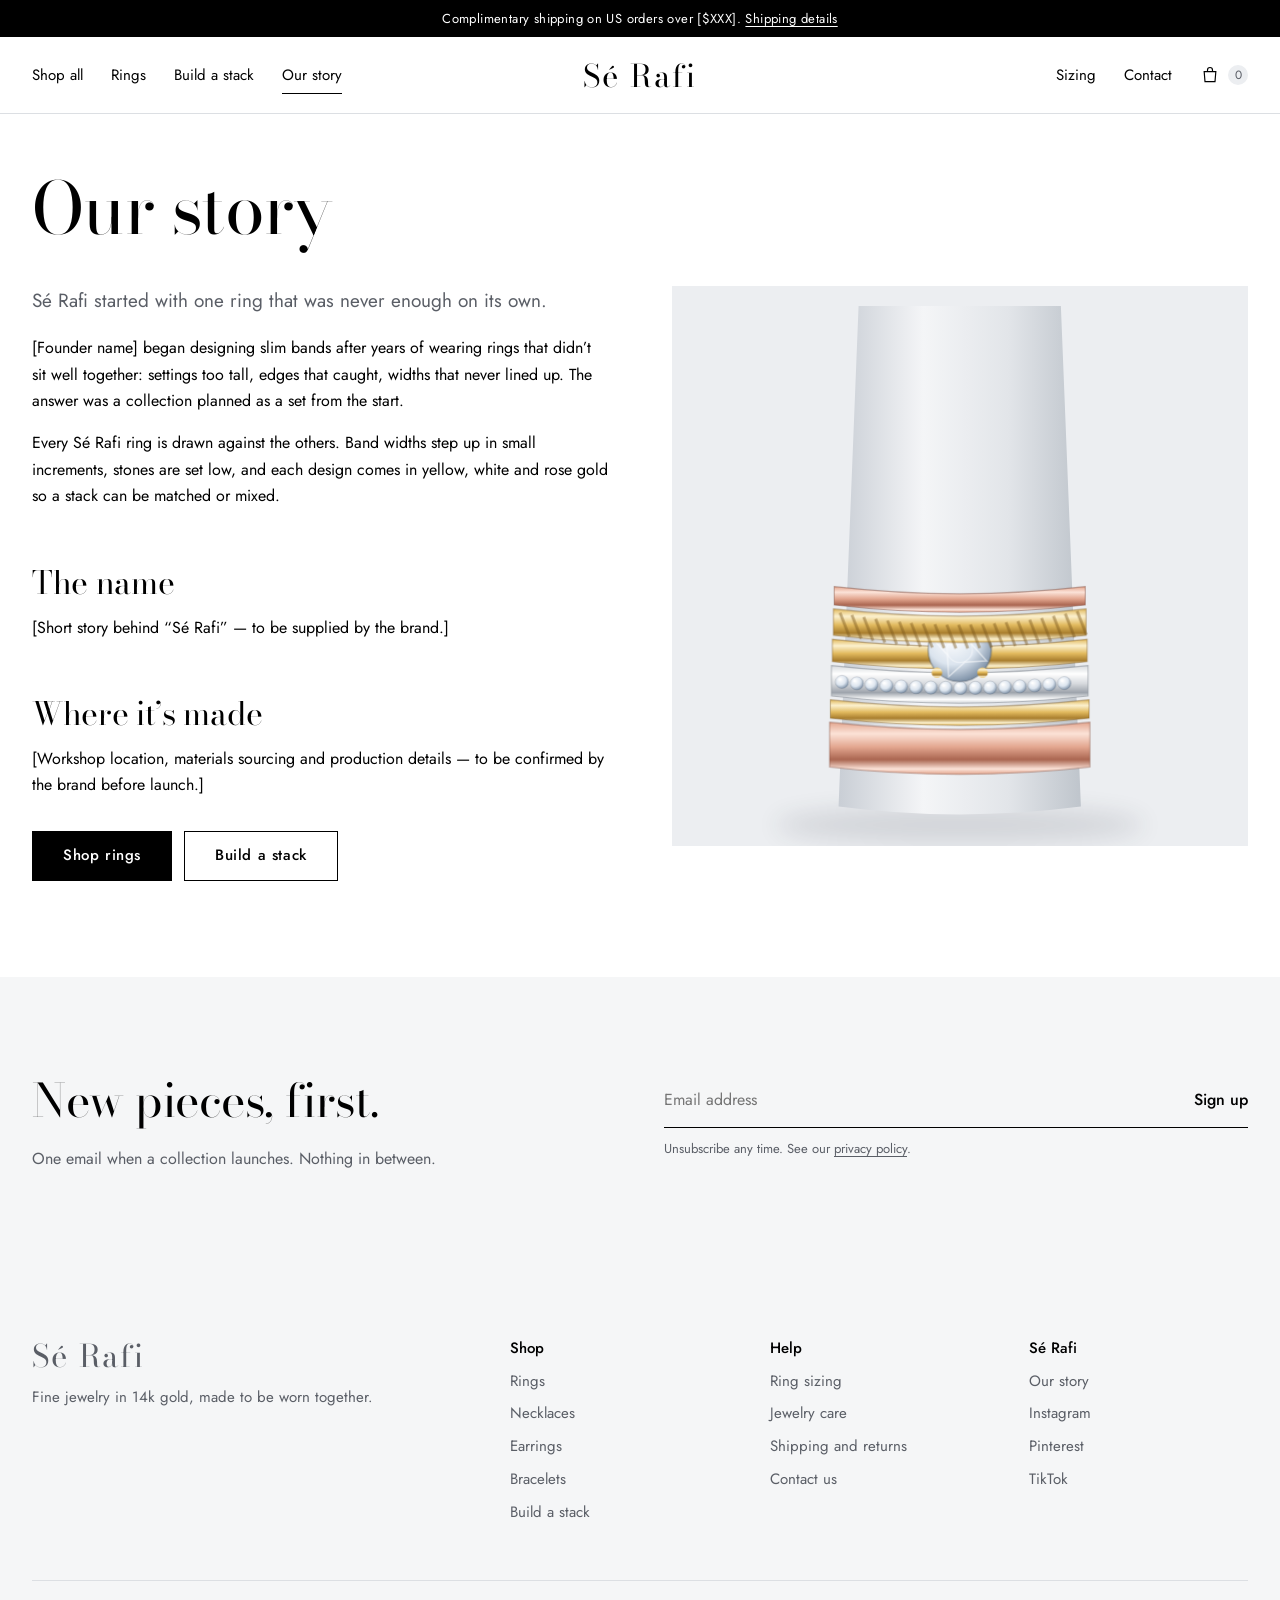
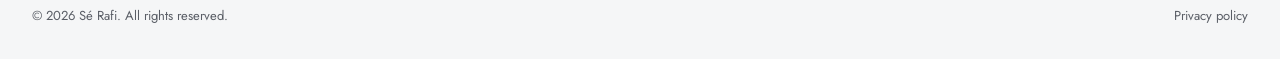
==== about/index.html @ bdb76cb0 "Build Sé Rafi mockup storefront with Shopify Storefront API hookup Static multi-page site (home, sho" ====
<!doctype html>
<html lang="en">
<head>
<meta charset="utf-8">
<meta name="viewport" content="width=device-width, initial-scale=1">
<title>Our Story | Sé Rafi</title>
<meta name="description" content="Sé Rafi designs fine jewelry as a set: slim 14k gold rings with low settings, made to be stacked.">
<meta name="robots" content="index, follow, max-image-preview:large">
<link rel="canonical" href="https://bhaleyart.github.io/serafi/about/">
<meta name="theme-color" content="#FFFFFF">
<meta property="og:type" content="website">
<meta property="og:site_name" content="Sé Rafi">
<meta property="og:locale" content="en_US">
<meta property="og:title" content="Our Story | Sé Rafi">
<meta property="og:description" content="Sé Rafi designs fine jewelry as a set: slim 14k gold rings with low settings, made to be stacked.">
<meta property="og:url" content="https://bhaleyart.github.io/serafi/about/">
<meta property="og:image" content="https://bhaleyart.github.io/serafi/assets/og-image.png">
<meta property="og:image:width" content="1200">
<meta property="og:image:height" content="630">
<meta property="og:image:alt" content="A stack of gold and diamond rings on a porcelain hand form">
<meta name="twitter:card" content="summary_large_image">
<meta name="twitter:title" content="Our Story | Sé Rafi">
<meta name="twitter:description" content="Sé Rafi designs fine jewelry as a set: slim 14k gold rings with low settings, made to be stacked.">
<meta name="twitter:image" content="https://bhaleyart.github.io/serafi/assets/og-image.png">
<link rel="icon" href="../favicon.ico" sizes="any">
<link rel="icon" href="../assets/favicon.svg" type="image/svg+xml">
<link rel="apple-touch-icon" href="../assets/apple-touch-icon.png">
<link rel="manifest" href="../site.webmanifest">
<script type="application/ld+json">
{
  "@context": "https://schema.org",
  "@graph": [
    {
      "@type": "JewelryStore",
      "@id": "https://bhaleyart.github.io/serafi/#store",
      "name": "Sé Rafi",
      "url": "https://bhaleyart.github.io/serafi/",
      "logo": "https://bhaleyart.github.io/serafi/assets/logo.png",
      "image": "https://bhaleyart.github.io/serafi/assets/og-image.png",
      "description": "Sé Rafi makes fine stackable rings, necklaces, earrings and bracelets in 14k gold with diamonds and colored stones."
    },
    {
      "@type": "WebSite",
      "@id": "https://bhaleyart.github.io/serafi/#website",
      "name": "Sé Rafi",
      "url": "https://bhaleyart.github.io/serafi/",
      "publisher": {
        "@id": "https://bhaleyart.github.io/serafi/#store"
      }
    },
    {
      "@type": "AboutPage",
      "name": "Our story",
      "url": "https://bhaleyart.github.io/serafi/about/"
    },
    {
      "@type": "BreadcrumbList",
      "itemListElement": [
        {
          "@type": "ListItem",
          "position": 1,
          "name": "Home",
          "item": "https://bhaleyart.github.io/serafi/"
        },
        {
          "@type": "ListItem",
          "position": 2,
          "name": "Our story",
          "item": "https://bhaleyart.github.io/serafi/about/"
        }
      ]
    }
  ]
}
</script>
<link rel="preconnect" href="https://fonts.googleapis.com">
<link rel="preconnect" href="https://fonts.gstatic.com" crossorigin>
<link href="https://fonts.googleapis.com/css2?family=Bodoni+Moda:ital,opsz,wght@0,6..96,400;0,6..96,500;1,6..96,400&family=Jost:wght@400;500&display=swap" rel="stylesheet">
<link rel="stylesheet" href="../css/style.css">
</head>
<body data-root="../" data-page="about">
<a class="skip-link" href="#main">Skip to main content</a>
<div class="announce">Complimentary shipping on US orders over [$XXX]. <a href="../care/#shipping">Shipping details</a></div>
<header class="site-header">
  <div class="container">
    <div class="nav-left">
      <button class="nav-toggle" aria-label="Open menu" aria-expanded="false" aria-controls="site-nav">
        <svg viewBox="0 0 24 24" fill="none" stroke="currentColor" stroke-width="1.4" stroke-linecap="round" aria-hidden="true"><path d="M4 7h16M4 12h16M4 17h16"/></svg>
      </button>
      <nav class="nav" id="site-nav" aria-label="Main">
        <a href="../shop/">Shop all</a>
        <a href="../shop/?category=rings">Rings</a>
        <a href="../stack/">Build a stack</a>
        <a href="../about/" aria-current="page">Our story</a>
        <a href="../care/" class="only-sm">Sizing and care</a>
        <a href="../contact/" class="only-sm">Contact</a>
      </nav>
    </div>
    <a class="wordmark" href="../" aria-label="Sé Rafi home">Sé Rafi</a>
    <div class="nav-right">
      <a class="hide-sm" href="../care/#sizing">Sizing</a>
      <a class="hide-sm" href="../contact/">Contact</a>
      <button type="button" class="bag-btn" data-open-bag aria-controls="bag"><svg viewBox="0 0 24 24" fill="none" stroke="currentColor" stroke-width="1.4" aria-hidden="true"><path d="M5 8h14l-1 12H6L5 8z"/><path d="M9 8V6a3 3 0 0 1 6 0v2"/></svg><span class="visually-hidden">Open bag,</span><span class="bag-count" data-empty>0</span><span class="visually-hidden">items</span></button>
    </div>
  </div>
</header>

<main id="main" tabindex="-1">

  <div class="container">
    <div class="page-head"><h1>Our story</h1></div>
    <div class="two-col" style="padding-bottom:96px">
      <div class="prose">
        <p class="lead">Sé Rafi started with one ring that was never enough on its own.</p>
        <p>[Founder name] began designing slim bands after years of wearing rings that didn&rsquo;t sit well together: settings too tall, edges that caught, widths that never lined up. The answer was a collection planned as a set from the start.</p>
        <p>Every Sé Rafi ring is drawn against the others. Band widths step up in small increments, stones are set low, and each design comes in yellow, white and rose gold so a stack can be matched or mixed.</p>
        <h2>The name</h2>
        <p>[Short story behind &ldquo;Sé Rafi&rdquo; &mdash; to be supplied by the brand.]</p>
        <h2>Where it&rsquo;s made</h2>
        <p>[Workshop location, materials sourcing and production details &mdash; to be confirmed by the brand before launch.]</p>
        <div class="btn-row" style="margin-top:32px"><a class="btn" href="../shop/?category=rings">Shop rings</a><a class="btn btn--line" href="../stack/">Build a stack</a></div>
      </div>
      <div class="story-art" data-story-art aria-hidden="true"></div>
    </div>
  </div>
  <script>
    document.addEventListener('DOMContentLoaded', function () {
      var el = document.querySelector('[data-story-art]');
      var by = {}; (window.SERAFI_CATALOG || []).forEach(function (p) { by[p.handle] = p; });
      var r = [['dome-band','rose'],['thread-band','yellow'],['whisper-pave-band','white'],['dew-solitaire','yellow'],['rope-twist-band','yellow'],['thread-band','rose']];
      el.innerHTML = window.SerafiArt.stackSVG(r.map(function (x) { return { spec: by[x[0]].art, metal: x[1] }; }));
    });
  </script>

</main>

<section class="section section--mist" aria-labelledby="news-h">
  <div class="container newsletter">
    <div>
      <h2 id="news-h">New pieces, first.</h2>
      <p class="muted" style="margin:0">One email when a collection launches. Nothing in between.</p>
    </div>
    <div>
      <form class="inline-form" action="https://formspree.io/f/YOUR_FORM_ID" method="post" data-placeholder-form>
        <label class="visually-hidden" for="news-email">Email address</label>
        <input id="news-email" type="email" name="email" placeholder="Email address" autocomplete="email" required>
        <button type="submit">Sign up</button>
      </form>
      <p class="form-note" data-form-note>Unsubscribe any time. See our <a href="../privacy/">privacy policy</a>.</p>
    </div>
  </div>
</section>

<footer class="site-footer">
  <div class="container">
    <div class="footer-grid">
      <div>
        <a class="wordmark" href="../">Sé Rafi</a>
        <p class="muted" style="max-width:24em">Fine jewelry in 14k gold, made to be worn together.</p>
      </div>
      <div>
        <h3>Shop</h3>
        <ul>
          <li><a href="../shop/?category=rings">Rings</a></li>
          <li><a href="../shop/?category=necklaces">Necklaces</a></li>
          <li><a href="../shop/?category=earrings">Earrings</a></li>
          <li><a href="../shop/?category=bracelets">Bracelets</a></li>
          <li><a href="../stack/">Build a stack</a></li>
        </ul>
      </div>
      <div>
        <h3>Help</h3>
        <ul>
          <li><a href="../care/#sizing">Ring sizing</a></li>
          <li><a href="../care/#care">Jewelry care</a></li>
          <li><a href="../care/#shipping">Shipping and returns</a></li>
          <li><a href="../contact/">Contact us</a></li>
        </ul>
      </div>
      <div>
        <h3>Sé Rafi</h3>
        <ul>
          <li><a href="../about/">Our story</a></li>
          <li><a href="#">Instagram</a></li>
          <li><a href="#">Pinterest</a></li>
          <li><a href="#">TikTok</a></li>
        </ul>
      </div>
    </div>
    <div class="footer-base">
      <span>&copy; <span data-year>2026</span> Sé Rafi. All rights reserved.</span>
      <a href="../privacy/">Privacy policy</a>
    </div>
  </div>
</footer>

<div class="drawer-scrim" data-close-bag></div>
<aside class="drawer" id="bag" aria-hidden="true" aria-labelledby="bag-h" role="dialog" aria-modal="true">
  <div class="drawer-head">
    <h2 id="bag-h">Your bag</h2>
    <button type="button" class="icon-btn" data-close-bag aria-label="Close bag"><svg viewBox="0 0 16 16" fill="none" stroke="currentColor" stroke-width="1.5" aria-hidden="true"><path d="M3.5 3.5l9 9M12.5 3.5l-9 9"/></svg></button>
  </div>
  <div class="drawer-body"></div>
  <div class="drawer-foot" hidden>
    <div class="total"><span>Subtotal</span><span data-subtotal></span></div>
    <p class="small muted" style="margin:0">Shipping and taxes are calculated at checkout.</p>
    <button type="button" class="btn btn--block" data-checkout>Check out</button>
    <p class="demo-note" data-demo-note hidden>This is a demo store. Checkout opens once the Shopify store is connected.</p>
  </div>
</aside>

<script src="../js/config.js"></script>
<script src="../js/art.js"></script>
<script src="../js/catalog.js"></script>
<script src="../js/shopify.js"></script>
<script src="../js/main.js"></script>
</body>
</html>
---- css/style.css ----
/* Sé Rafi — site styles */
:root {
  --white: #FFFFFF;
  --mist: #F5F6F7;
  --moonstone: #ECEEF1;
  --line: #DCDFE3;
  --hematite: #5A5E66;
  --ink: #000000;
  --spinel: #8E1F44;
  --spinel-dark: #6E1633;
  --yellow: #E2BA5E;
  --white-gold: #D7DADE;
  --rose: #E3A68F;
  --max: 1320px;
  --display: "Bodoni Moda", "Didot", Georgia, serif;
  --body: "Jost", "Futura", system-ui, sans-serif;
}

*, *::before, *::after { box-sizing: border-box; }
html { scroll-behavior: smooth; -webkit-text-size-adjust: 100%; }
body {
  margin: 0;
  font-family: var(--body);
  font-weight: 400;
  font-size: 16px;
  line-height: 1.65;
  color: var(--ink);
  background: var(--white);
  -webkit-font-smoothing: antialiased;
}
img, svg { display: block; max-width: 100%; }
a { color: inherit; text-decoration-thickness: 1px; text-underline-offset: 3px; }
button, input, select, textarea { font: inherit; color: inherit; }
h1, h2, h3 { font-family: var(--display); font-weight: 400; line-height: 1.08; margin: 0 0 .45em; letter-spacing: -.01em; }
h1 { font-size: clamp(40px, 5.6vw, 76px); }
h2 { font-size: clamp(32px, 3.6vw, 48px); }
h3 { font-size: 24px; }
p { margin: 0 0 1em; }
.lead { font-size: 19px; line-height: 1.6; color: var(--hematite); max-width: 34em; }
.muted { color: var(--hematite); }
.small { font-size: 14px; }

:focus-visible { outline: 2px solid var(--spinel); outline-offset: 3px; }
.skip-link { position: absolute; left: -9999px; top: 8px; background: var(--ink); color: var(--white); padding: 10px 16px; z-index: 100; }
.skip-link:focus { left: 8px; }
.visually-hidden { position: absolute !important; width: 1px; height: 1px; overflow: hidden; clip: rect(0 0 0 0); white-space: nowrap; }

.container { width: 100%; max-width: var(--max); margin: 0 auto; padding: 0 32px; }
.section { padding: 96px 0; }
.section--mist { background: var(--mist); }
.section-head { display: flex; align-items: end; justify-content: space-between; gap: 24px; margin-bottom: 40px; flex-wrap: wrap; }
.section-head h2 { margin: 0; }
.section-head p { margin: 8px 0 0; color: var(--hematite); max-width: 36em; }

/* Buttons and links */
.btn {
  display: inline-flex; align-items: center; justify-content: center; gap: 10px;
  min-height: 50px; padding: 0 30px;
  font-family: var(--body); font-weight: 500; font-size: 15px; letter-spacing: .04em;
  text-decoration: none; background: var(--ink); color: var(--white);
  border: 1px solid var(--ink); border-radius: 0; cursor: pointer;
  transition: background .2s, color .2s;
}
.btn:hover { background: var(--spinel-dark); border-color: var(--spinel-dark); }
.btn--line { background: transparent; color: var(--ink); }
.btn--line:hover { background: var(--ink); color: var(--white); border-color: var(--ink); }
.btn--block { width: 100%; }
.btn[disabled], .btn[aria-disabled="true"] { background: var(--line); border-color: var(--line); color: var(--hematite); cursor: not-allowed; }
.btn-row { display: flex; flex-wrap: wrap; gap: 12px; }
.text-link { font-weight: 500; text-decoration: underline; text-underline-offset: 5px; background: none; border: 0; padding: 0; cursor: pointer; }
.text-link:hover { color: var(--spinel); }

/* Announcement + header */
.announce { background: var(--ink); color: var(--white); text-align: center; font-size: 13px; letter-spacing: .03em; padding: 8px 16px; }
.announce a { color: inherit; }
.site-header { position: sticky; top: 0; z-index: 40; background: var(--white); border-bottom: 1px solid var(--line); }
.site-header .container { display: grid; grid-template-columns: 1fr auto 1fr; align-items: center; min-height: 76px; gap: 16px; }
.wordmark { font-family: var(--display); font-size: 31px; letter-spacing: .06em; text-decoration: none; white-space: nowrap; line-height: 1; justify-self: center; }
.nav, .nav-right { display: flex; align-items: center; gap: 28px; font-size: 15px; }
.nav-right { justify-content: flex-end; }
.nav a, .nav-right a, .bag-btn { text-decoration: none; padding: 6px 0; border-bottom: 1px solid transparent; }
.nav a:hover, .nav-right a:hover, .nav a[aria-current="page"] { border-bottom-color: currentColor; }
.bag-btn { background: none; border: 0; cursor: pointer; display: inline-flex; align-items: center; gap: 8px; font-size: 15px; }
.bag-btn svg { width: 20px; height: 20px; }
.bag-count { min-width: 20px; height: 20px; padding: 0 6px; border-radius: 10px; background: var(--ink); color: var(--white); font-size: 12px; line-height: 20px; text-align: center; }
.bag-count[data-empty] { background: var(--moonstone); color: var(--hematite); }
.nav-toggle { display: none; background: none; border: 0; padding: 8px; margin-left: -8px; cursor: pointer; }
.nav-toggle svg { width: 24px; height: 24px; }

/* Hero */
.hero { padding: 56px 0 88px; }
.hero .container { display: grid; grid-template-columns: 5fr 7fr; gap: 64px; align-items: center; }
.hero h1 { max-width: 9.5em; }
.hero .lead { margin-bottom: 32px; }
.hero-stage { background: var(--moonstone); display: grid; grid-template-rows: 1fr auto; min-height: 600px; }
.hero-stage .stack-view { padding: 32px 32px 0; display: flex; justify-content: center; align-items: flex-end; }
.hero-stage .stack-view svg { height: 470px; width: auto; }
.stage-bar { display: flex; align-items: center; gap: 16px; padding: 18px 24px; background: rgba(255,255,255,.6); border-top: 1px solid var(--line); }
.stage-bar .stage-name { font-family: var(--display); font-style: italic; font-size: 22px; }
.stage-bar .stage-price { color: var(--hematite); }
.stage-bar .spacer { flex: 1; }
.icon-btn { width: 40px; height: 40px; display: inline-grid; place-items: center; border: 1px solid var(--ink); background: transparent; cursor: pointer; border-radius: 50%; }
.icon-btn:hover { background: var(--ink); color: var(--white); }
.icon-btn svg { width: 16px; height: 16px; }

/* The ring drop: rings settle onto the form one after another */
.stack-ring { animation: settle .55s cubic-bezier(.2,.8,.3,1) both; animation-delay: calc(var(--i) * 90ms); }
@keyframes settle { from { transform: translateY(-46px); opacity: 0; } to { transform: none; opacity: 1; } }
@media (prefers-reduced-motion: reduce) {
  .stack-ring { animation: none; }
  html { scroll-behavior: auto; }
}

/* Category tiles */
.cat-grid { display: grid; grid-template-columns: repeat(4, 1fr); gap: 20px; }
.cat-tile { text-decoration: none; display: block; }
.cat-tile .img { background: var(--moonstone); aspect-ratio: 4 / 5; display: grid; place-items: center; overflow: hidden; }
.cat-tile .img img { width: 92%; transition: transform .5s ease; }
.cat-tile:hover .img img { transform: scale(1.04); }
.cat-tile span { display: block; margin-top: 14px; font-size: 17px; }
.cat-tile:hover span { text-decoration: underline; text-underline-offset: 5px; }

/* Product grid + cards */
.product-grid { display: grid; grid-template-columns: repeat(4, 1fr); gap: 40px 20px; }
.card { position: relative; }
.card-img { display: block; background: var(--moonstone); aspect-ratio: 1; overflow: hidden; }
.card-img img { width: 100%; height: 100%; object-fit: cover; }
.card-body { padding-top: 14px; display: grid; grid-template-columns: 1fr auto; gap: 2px 12px; align-items: start; }
.card-title { font-size: 16px; text-decoration: none; }
.card-title::after { content: ""; position: absolute; inset: 0 0 auto 0; aspect-ratio: 1; }
.card-title:hover { text-decoration: underline; }
.card-price { color: var(--hematite); font-size: 15px; }
.card .swatches { grid-column: 1 / -1; margin-top: 8px; position: relative; z-index: 1; }
.badge { position: absolute; top: 12px; left: 12px; z-index: 1; font-size: 12px; letter-spacing: .03em; background: var(--white); padding: 3px 10px; }
.badge--new { color: var(--spinel); }

.swatches { display: flex; gap: 8px; }
.swatch { width: 18px; height: 18px; border-radius: 50%; border: 1px solid rgba(0,0,0,.18); padding: 0; cursor: pointer; background: var(--yellow); }
.swatch[data-metal="white"] { background: linear-gradient(135deg, #F7F8F9, var(--white-gold)); }
.swatch[data-metal="yellow"] { background: linear-gradient(135deg, #F7E3A9, var(--yellow)); }
.swatch[data-metal="rose"] { background: linear-gradient(135deg, #F7D6C9, var(--rose)); }
.swatch[aria-pressed="true"], .swatch[aria-checked="true"] { box-shadow: 0 0 0 2px var(--white), 0 0 0 3px var(--ink); }

/* Ready-made stacks */
.stacks { display: grid; grid-template-columns: repeat(3, 1fr); gap: 20px; }
.stack-card { background: var(--white); display: flex; flex-direction: column; }
.stack-card .stack-view { background: var(--moonstone); height: 360px; padding-top: 20px; display: flex; justify-content: center; align-items: flex-end; overflow: hidden; }
.stack-card .stack-view svg { height: 340px; width: auto; }
.stack-card .body { padding: 22px 24px 26px; display: flex; flex-direction: column; gap: 4px; flex: 1; }
.stack-card h3 { margin: 0; font-style: italic; }
.stack-card ul { list-style: none; padding: 0; margin: 10px 0 18px; font-size: 14px; color: var(--hematite); }
.stack-card .row { margin-top: auto; display: flex; align-items: center; justify-content: space-between; gap: 12px; }

/* Craft */
.craft { display: grid; grid-template-columns: 1fr 1fr; gap: 80px; }
.craft blockquote { margin: 0; font-family: var(--display); font-size: clamp(30px, 3.2vw, 44px); line-height: 1.15; }
.craft dl { margin: 0; display: grid; gap: 28px; }
.craft dt { font-size: 18px; font-weight: 500; margin-bottom: 4px; }
.craft dd { margin: 0; color: var(--hematite); }

/* Split band (sizing) */
.band { display: grid; grid-template-columns: 1fr auto; gap: 32px; align-items: center; border-top: 1px solid var(--line); border-bottom: 1px solid var(--line); padding: 40px 0; }
.band h2 { font-size: 32px; margin: 0 0 6px; }
.band p { margin: 0; color: var(--hematite); }

/* Newsletter */
.newsletter { display: grid; grid-template-columns: 1fr 1fr; gap: 48px; align-items: end; }
.inline-form { display: flex; border-bottom: 1px solid var(--ink); }
.inline-form input { flex: 1; border: 0; background: transparent; padding: 14px 0; font-size: 16px; min-width: 0; }
.inline-form input:focus { outline: none; }
.inline-form:focus-within { border-bottom-width: 2px; }
.inline-form button { border: 0; background: none; font-weight: 500; cursor: pointer; padding: 0 0 0 16px; }
.form-note { font-size: 13px; color: var(--hematite); margin-top: 10px; }

/* Footer */
.site-footer { background: var(--mist); padding: 72px 0 32px; margin-top: 0; font-size: 15px; }
.footer-grid { display: grid; grid-template-columns: 2fr 1fr 1fr 1fr; gap: 40px; }
.site-footer .wordmark { display: inline-block; margin-bottom: 14px; }
.site-footer h3 { font-family: var(--body); font-size: 15px; font-weight: 500; margin: 0 0 12px; letter-spacing: 0; }
.site-footer ul { list-style: none; margin: 0; padding: 0; display: grid; gap: 8px; }
.site-footer a { text-decoration: none; color: var(--hematite); }
.site-footer a:hover { color: var(--ink); text-decoration: underline; }
.footer-base { margin-top: 56px; padding-top: 24px; border-top: 1px solid var(--line); display: flex; justify-content: space-between; gap: 16px; flex-wrap: wrap; color: var(--hematite); font-size: 13px; }

/* Page header for inner pages */
.page-head { padding: 56px 0 28px; }
.page-head h1 { margin-bottom: 10px; }
.crumbs { font-size: 14px; color: var(--hematite); margin-bottom: 18px; }
.crumbs a { text-decoration: none; }
.crumbs a:hover { text-decoration: underline; }

/* Shop filters */
.filters { display: flex; flex-wrap: wrap; align-items: center; gap: 16px 32px; padding: 16px 0; border-top: 1px solid var(--line); border-bottom: 1px solid var(--line); margin-bottom: 40px; }
.tabs { display: flex; flex-wrap: wrap; gap: 4px 24px; }
.tab { background: none; border: 0; padding: 6px 0; cursor: pointer; border-bottom: 1px solid transparent; font-size: 15px; }
.tab[aria-pressed="true"] { border-bottom-color: var(--ink); }
.tab:hover { border-bottom-color: var(--hematite); }
.filters .spacer { flex: 1; }
.filter-metal { display: flex; align-items: center; gap: 10px; font-size: 14px; color: var(--hematite); }
.select { appearance: none; border: 1px solid var(--line); background: var(--white) url("data:image/svg+xml,%3Csvg xmlns='http://www.w3.org/2000/svg' viewBox='0 0 12 8'%3E%3Cpath d='M1 1l5 5 5-5' fill='none' stroke='%23000' stroke-width='1.3'/%3E%3C/svg%3E") no-repeat right 12px center / 10px; padding: 9px 36px 9px 12px; font-size: 14px; cursor: pointer; border-radius: 0; }
.result-count { font-size: 14px; color: var(--hematite); }
.empty { padding: 64px 0; text-align: center; color: var(--hematite); }

/* Product page */
.pdp { display: grid; grid-template-columns: 7fr 5fr; gap: 64px; padding: 32px 0 96px; align-items: start; }
.gallery-main { background: var(--moonstone); aspect-ratio: 1; }
.gallery-main img { width: 100%; height: 100%; object-fit: cover; }
.thumbs { display: flex; gap: 10px; margin-top: 10px; }
.thumb { width: 84px; height: 84px; background: var(--moonstone); border: 1px solid transparent; padding: 0; cursor: pointer; }
.thumb img { width: 100%; height: 100%; object-fit: cover; }
.thumb[aria-current="true"] { border-color: var(--ink); }
.pdp-info { position: sticky; top: 100px; }
.pdp-info h1 { font-size: clamp(34px, 3.4vw, 46px); margin-bottom: 8px; }
.pdp-price { font-size: 20px; margin-bottom: 24px; }
.option { border: 0; padding: 0; margin: 0 0 24px; }
.option legend { font-size: 15px; margin-bottom: 10px; display: flex; gap: 8px; width: 100%; }
.option legend .val { color: var(--hematite); }
.option legend .aside { margin-left: auto; font-size: 14px; }
.option .swatches .swatch { width: 30px; height: 30px; }
.size-grid { display: grid; grid-template-columns: repeat(6, 1fr); gap: 6px; }
.size-btn { min-height: 44px; border: 1px solid var(--line); background: var(--white); cursor: pointer; font-size: 14px; }
.size-btn:hover { border-color: var(--ink); }
.size-btn[aria-checked="true"] { background: var(--ink); color: var(--white); border-color: var(--ink); }
.size-btn[data-soldout] { color: #A3A7AD; text-decoration: line-through; }
.pdp-actions { display: grid; gap: 12px; margin: 8px 0 12px; }
.status { min-height: 1.6em; font-size: 14px; color: var(--hematite); }
.status[data-tone="error"] { color: var(--spinel); }
.pdp-desc { margin-top: 28px; }
.accordion { border-top: 1px solid var(--line); margin-top: 28px; }
.accordion details { border-bottom: 1px solid var(--line); }
.accordion summary { list-style: none; cursor: pointer; padding: 16px 0; display: flex; justify-content: space-between; font-weight: 500; }
.accordion summary::-webkit-details-marker { display: none; }
.accordion summary::after { content: "+"; font-weight: 300; font-size: 22px; line-height: 1; }
.accordion details[open] summary::after { content: "\2212"; }
.accordion .content { padding: 0 0 18px; color: var(--hematite); }
.accordion ul { margin: 0; padding-left: 18px; }

/* Stack builder */
.builder { display: grid; grid-template-columns: 5fr 7fr; gap: 56px; padding: 16px 0 96px; align-items: start; }
.builder-stage { position: sticky; top: 100px; background: var(--moonstone); display: flex; flex-direction: column; }
.builder-stage .stack-view { display: flex; justify-content: center; align-items: flex-end; padding: 24px 24px 0; min-height: 520px; }
.builder-stage .stack-view svg { height: 500px; width: auto; }
.builder-stage .stage-bar { flex-wrap: wrap; }
.builder-empty { align-self: center; margin: auto; text-align: center; color: var(--hematite); max-width: 18em; }
.presets { display: flex; flex-wrap: wrap; gap: 8px; margin-bottom: 32px; }
.chip { border: 1px solid var(--line); background: var(--white); padding: 8px 16px; cursor: pointer; font-size: 14px; border-radius: 999px; }
.chip:hover { border-color: var(--ink); }
.my-stack { list-style: none; margin: 0 0 32px; padding: 0; border-top: 1px solid var(--line); }
.my-stack li { display: grid; grid-template-columns: 56px 1fr auto auto; gap: 16px; align-items: center; padding: 12px 0; border-bottom: 1px solid var(--line); }
.my-stack img { width: 56px; height: 56px; background: var(--moonstone); }
.my-stack .name { font-size: 15px; }
.my-stack .name small { display: block; color: var(--hematite); font-size: 13px; }
.row-tools { display: flex; gap: 4px; }
.row-tools button { width: 32px; height: 32px; border: 1px solid var(--line); background: var(--white); cursor: pointer; display: grid; place-items: center; }
.row-tools button:hover:not([disabled]) { border-color: var(--ink); }
.row-tools button[disabled] { opacity: .35; cursor: default; }
.row-tools svg { width: 14px; height: 14px; }
.picker { display: grid; grid-template-columns: repeat(3, 1fr); gap: 16px; }
.pick { border: 1px solid var(--line); background: var(--white); padding: 0 0 12px; cursor: pointer; text-align: left; display: flex; flex-direction: column; }
.pick:hover { border-color: var(--ink); }
.pick img { width: 100%; aspect-ratio: 1; background: var(--moonstone); }
.pick span { padding: 10px 12px 0; font-size: 14px; display: flex; justify-content: space-between; gap: 8px; }
.pick span em { font-style: normal; color: var(--hematite); }
.pick[disabled] { opacity: .45; cursor: not-allowed; }
.builder-size { display: flex; align-items: center; gap: 12px; margin-bottom: 20px; }

/* Content pages */
.prose { max-width: 720px; }
.prose h2 { font-size: 32px; margin-top: 56px; }
.prose h3 { font-size: 22px; margin-top: 32px; }
.prose ul, .prose ol { padding-left: 20px; }
.prose li { margin-bottom: 6px; }
.two-col { display: grid; grid-template-columns: 1fr 1fr; gap: 64px; align-items: start; }
.size-table { width: 100%; border-collapse: collapse; font-size: 15px; margin: 16px 0 8px; }
.size-table th, .size-table td { text-align: left; padding: 10px 12px; border-bottom: 1px solid var(--line); }
.size-table th { font-weight: 500; }
.size-table tbody tr:nth-child(even) { background: var(--mist); }
.story-art { background: var(--moonstone); display: flex; justify-content: center; align-items: flex-end; height: 560px; overflow: hidden; }
.story-art svg { height: 540px; width: auto; }

/* Forms */
.form { display: grid; gap: 18px; max-width: 560px; }
.field label { display: block; font-size: 14px; margin-bottom: 6px; }
.field input, .field select, .field textarea { width: 100%; border: 1px solid var(--line); background: var(--white); padding: 12px 14px; border-radius: 0; font-size: 16px; }
.field input:focus, .field select:focus, .field textarea:focus { outline: none; border-color: var(--ink); }
.field textarea { min-height: 140px; resize: vertical; }

/* Bag drawer */
.drawer-scrim { position: fixed; inset: 0; background: rgba(20, 22, 26, .38); opacity: 0; pointer-events: none; transition: opacity .25s; z-index: 60; }
.drawer { position: fixed; top: 0; right: 0; height: 100%; width: min(440px, 100%); background: var(--white); z-index: 61; transform: translateX(100%); transition: transform .3s cubic-bezier(.2,.8,.3,1); display: flex; flex-direction: column; visibility: hidden; }
body.bag-open .drawer { transform: none; visibility: visible; }
body.bag-open .drawer-scrim { opacity: 1; pointer-events: auto; }
.drawer-head { display: flex; align-items: center; justify-content: space-between; padding: 22px 24px; border-bottom: 1px solid var(--line); }
.drawer-head h2 { font-size: 26px; margin: 0; }
.drawer-body { flex: 1; overflow-y: auto; padding: 8px 24px; }
.drawer-foot { padding: 20px 24px 24px; border-top: 1px solid var(--line); display: grid; gap: 12px; }
.drawer-foot .total { display: flex; justify-content: space-between; font-size: 17px; }
.bag-line { display: grid; grid-template-columns: 76px 1fr auto; gap: 14px; padding: 16px 0; border-bottom: 1px solid var(--line); }
.bag-line img { width: 76px; height: 76px; background: var(--moonstone); object-fit: cover; }
.bag-line .t { font-size: 15px; text-decoration: none; }
.bag-line .v, .bag-line .a { font-size: 13px; color: var(--hematite); }
.qty { display: inline-flex; align-items: center; border: 1px solid var(--line); margin-top: 8px; }
.qty button { width: 30px; height: 30px; background: none; border: 0; cursor: pointer; }
.qty span { min-width: 24px; text-align: center; font-size: 14px; }
.bag-line .remove { background: none; border: 0; padding: 0; font-size: 13px; color: var(--hematite); text-decoration: underline; cursor: pointer; margin-left: 12px; }
.bag-empty { padding: 48px 0; text-align: center; color: var(--hematite); }
.demo-note { font-size: 13px; color: var(--hematite); background: var(--mist); padding: 10px 12px; }

.toast { position: fixed; left: 50%; bottom: 24px; transform: translate(-50%, 20px); background: var(--ink); color: var(--white); padding: 12px 20px; font-size: 14px; opacity: 0; pointer-events: none; transition: opacity .2s, transform .2s; z-index: 70; }
.toast.show { opacity: 1; transform: translate(-50%, 0); }

.notfound { padding: 120px 0; text-align: center; }
.notfound .lead { margin: 0 auto 32px; }
.notfound .btn-row { justify-content: center; }

/* Responsive */
@media (max-width: 1080px) {
  .hero .container { grid-template-columns: 1fr; gap: 40px; }
  .hero h1 { max-width: 12em; }
  .product-grid, .cat-grid { grid-template-columns: repeat(3, 1fr); }
  .cat-grid .cat-tile:nth-child(4) { display: none; }
  .craft, .newsletter, .two-col { grid-template-columns: 1fr; gap: 40px; }
  .pdp, .builder { grid-template-columns: 1fr; gap: 40px; }
  .pdp-info, .builder-stage { position: static; }
  .stacks { grid-template-columns: 1fr 1fr; }
  .footer-grid { grid-template-columns: 1fr 1fr; }
}
@media (max-width: 860px) {
  .site-header .container { grid-template-columns: auto 1fr auto; min-height: 64px; }
  .wordmark { font-size: 26px; }
  .nav-toggle { display: inline-flex; }
  .nav { display: none; position: absolute; top: 100%; left: 0; right: 0; background: var(--white); border-bottom: 1px solid var(--line); flex-direction: column; align-items: stretch; gap: 0; padding: 8px 32px 20px; }
  .nav.open { display: flex; }
  .nav a { padding: 12px 0; border-bottom: 1px solid var(--line); }
  .nav-right .hide-sm { display: none; }
}
@media (max-width: 720px) {
  .container { padding: 0 16px; }
  .section { padding: 64px 0; }
  .hero { padding: 32px 0 56px; }
  .hero-stage { min-height: 0; }
  .hero-stage .stack-view svg { height: 360px; }
  .product-grid, .cat-grid { grid-template-columns: 1fr 1fr; gap: 28px 12px; }
  .cat-grid .cat-tile:nth-child(4) { display: block; }
  .stacks { grid-template-columns: 1fr; }
  .band { grid-template-columns: 1fr; }
  .size-grid { grid-template-columns: repeat(4, 1fr); }
  .picker { grid-template-columns: 1fr 1fr; }
  .builder-stage .stack-view { min-height: 380px; }
  .builder-stage .stack-view svg { height: 380px; }
  .my-stack li { grid-template-columns: 48px 1fr; }
  .my-stack li .swatches, .my-stack li .row-tools { grid-column: 2; }
  .footer-grid { grid-template-columns: 1fr; }
  .filters .spacer { display: none; }
  .stage-bar { flex-wrap: wrap; }
}
.only-sm { display: none; }
@media (max-width: 860px) { .nav a.only-sm { display: block; } }
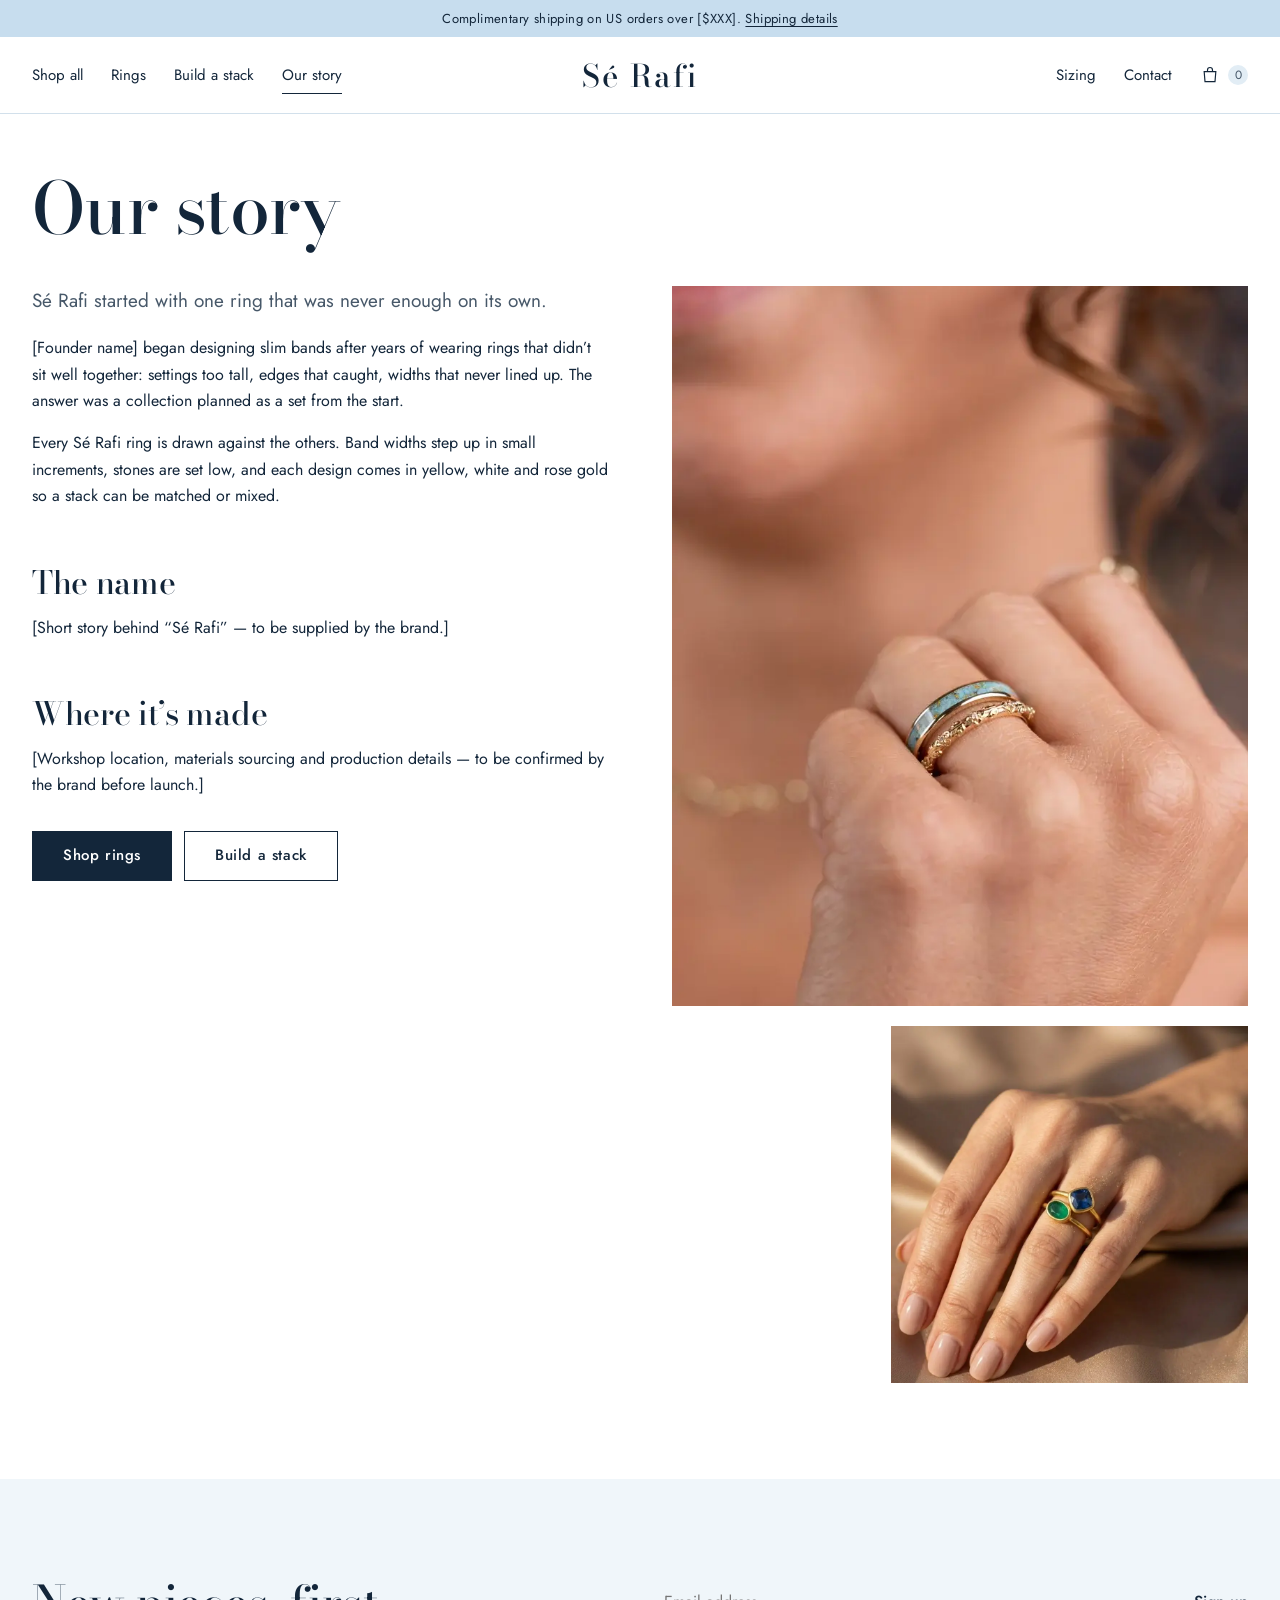
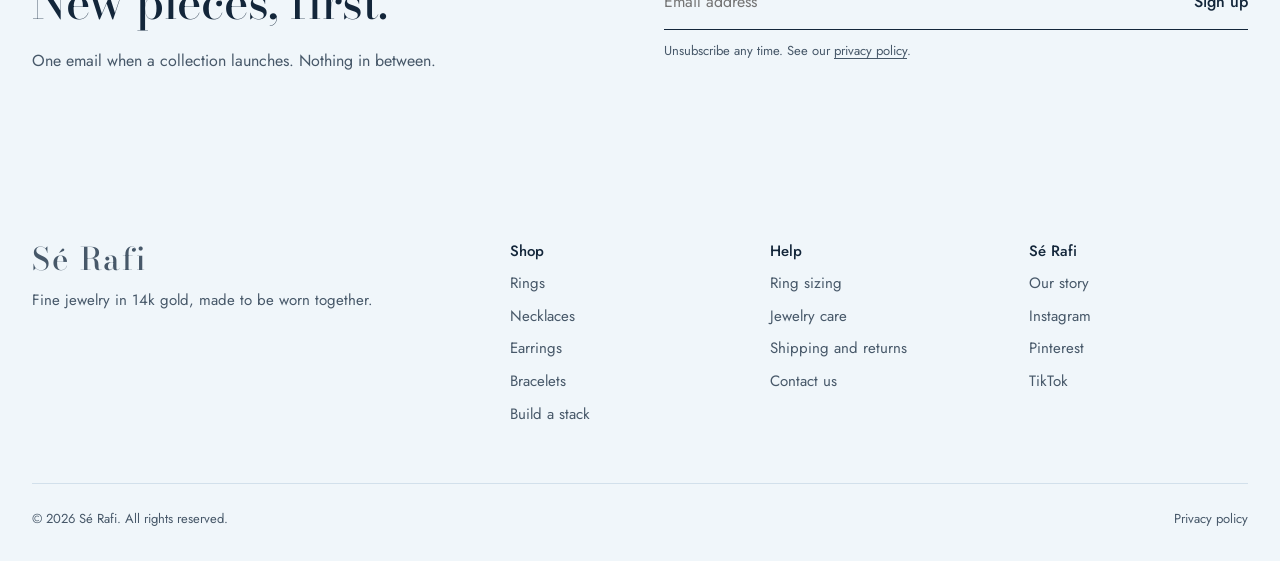
==== commit ed96ba3e: "Light blue site tone, heavier headings, lifestyle photography - Palette shifts to light blue tints w" ====
--- a/about/index.html
+++ b/about/index.html
@@ -7,7 +7,7 @@
 <meta name="description" content="Sé Rafi designs fine jewelry as a set: slim 14k gold rings with low settings, made to be stacked.">
 <meta name="robots" content="index, follow, max-image-preview:large">
 <link rel="canonical" href="https://bhaleyart.github.io/serafi/about/">
-<meta name="theme-color" content="#FFFFFF">
+<meta name="theme-color" content="#C7DDEE">
 <meta property="og:type" content="website">
 <meta property="og:site_name" content="Sé Rafi">
 <meta property="og:locale" content="en_US">
@@ -75,7 +75,7 @@
 </script>
 <link rel="preconnect" href="https://fonts.googleapis.com">
 <link rel="preconnect" href="https://fonts.gstatic.com" crossorigin>
-<link href="https://fonts.googleapis.com/css2?family=Bodoni+Moda:ital,opsz,wght@0,6..96,400;0,6..96,500;1,6..96,400&family=Jost:wght@400;500&display=swap" rel="stylesheet">
+<link href="https://fonts.googleapis.com/css2?family=Bodoni+Moda:ital,opsz,wght@0,6..96,400..600;1,6..96,400..600&family=Jost:wght@400;500&display=swap" rel="stylesheet">
 <link rel="stylesheet" href="../css/style.css">
 </head>
 <body data-root="../" data-page="about">
@@ -120,17 +120,12 @@
         <p>[Workshop location, materials sourcing and production details &mdash; to be confirmed by the brand before launch.]</p>
         <div class="btn-row" style="margin-top:32px"><a class="btn" href="../shop/?category=rings">Shop rings</a><a class="btn btn--line" href="../stack/">Build a stack</a></div>
       </div>
-      <div class="story-art" data-story-art aria-hidden="true"></div>
-    </div>
-  </div>
-  <script>
-    document.addEventListener('DOMContentLoaded', function () {
-      var el = document.querySelector('[data-story-art]');
-      var by = {}; (window.SERAFI_CATALOG || []).forEach(function (p) { by[p.handle] = p; });
-      var r = [['dome-band','rose'],['thread-band','yellow'],['whisper-pave-band','white'],['dew-solitaire','yellow'],['rope-twist-band','yellow'],['thread-band','rose']];
-      el.innerHTML = window.SerafiArt.stackSVG(r.map(function (x) { return { spec: by[x[0]].art, metal: x[1] }; }));
-    });
-  </script>
+      <div class="story-photos">
+        <div class="photo"><img style="object-position:50% 80%" src="../assets/img/turquoise-gold-pair.webp" alt="A turquoise inlay band and an engraved gold band worn together"></div>
+        <div class="photo"><img src="../assets/img/emerald-sapphire-bezels.webp" alt="Gold bezel rings with an emerald and a blue sapphire" loading="lazy"></div>
+      </div>
+    </div>
+  </div>
 
 </main>
 
--- a/css/style.css
+++ b/css/style.css
@@ -1,13 +1,16 @@
 /* Sé Rafi — site styles */
 :root {
   --white: #FFFFFF;
-  --mist: #F5F6F7;
-  --moonstone: #ECEEF1;
-  --line: #DCDFE3;
-  --hematite: #5A5E66;
-  --ink: #000000;
-  --spinel: #8E1F44;
-  --spinel-dark: #6E1633;
+  --mist: #F0F6FA;
+  --moonstone: #E2EDF5;
+  --sky: #C7DDEE;
+  --sky-deep: #8DB7D6;
+  --line: #D2E0EB;
+  --hematite: #475869;
+  --ink: #13263A;
+  --accent: #2C6A98;
+  --accent-dark: #1F5279;
+  --error: #A13A3A;
   --yellow: #E2BA5E;
   --white-gold: #D7DADE;
   --rose: #E3A68F;
@@ -26,21 +29,20 @@
   line-height: 1.65;
   color: var(--ink);
   background: var(--white);
-  -webkit-font-smoothing: antialiased;
 }
 img, svg { display: block; max-width: 100%; }
 a { color: inherit; text-decoration-thickness: 1px; text-underline-offset: 3px; }
 button, input, select, textarea { font: inherit; color: inherit; }
-h1, h2, h3 { font-family: var(--display); font-weight: 400; line-height: 1.08; margin: 0 0 .45em; letter-spacing: -.01em; }
+h1, h2, h3 { font-family: var(--display); font-weight: 500; font-variation-settings: "opsz" 28; line-height: 1.08; margin: 0 0 .45em; letter-spacing: -.01em; color: var(--ink); }
 h1 { font-size: clamp(40px, 5.6vw, 76px); }
 h2 { font-size: clamp(32px, 3.6vw, 48px); }
 h3 { font-size: 24px; }
 p { margin: 0 0 1em; }
-.lead { font-size: 19px; line-height: 1.6; color: var(--hematite); max-width: 34em; }
+.lead { font-size: 19px; line-height: 1.6; color: var(--hematite); font-weight: 400; max-width: 34em; }
 .muted { color: var(--hematite); }
 .small { font-size: 14px; }
 
-:focus-visible { outline: 2px solid var(--spinel); outline-offset: 3px; }
+:focus-visible { outline: 2px solid var(--accent); outline-offset: 3px; }
 .skip-link { position: absolute; left: -9999px; top: 8px; background: var(--ink); color: var(--white); padding: 10px 16px; z-index: 100; }
 .skip-link:focus { left: 8px; }
 .visually-hidden { position: absolute !important; width: 1px; height: 1px; overflow: hidden; clip: rect(0 0 0 0); white-space: nowrap; }
@@ -61,21 +63,21 @@
   border: 1px solid var(--ink); border-radius: 0; cursor: pointer;
   transition: background .2s, color .2s;
 }
-.btn:hover { background: var(--spinel-dark); border-color: var(--spinel-dark); }
+.btn:hover { background: var(--accent-dark); border-color: var(--accent-dark); }
 .btn--line { background: transparent; color: var(--ink); }
 .btn--line:hover { background: var(--ink); color: var(--white); border-color: var(--ink); }
 .btn--block { width: 100%; }
 .btn[disabled], .btn[aria-disabled="true"] { background: var(--line); border-color: var(--line); color: var(--hematite); cursor: not-allowed; }
 .btn-row { display: flex; flex-wrap: wrap; gap: 12px; }
 .text-link { font-weight: 500; text-decoration: underline; text-underline-offset: 5px; background: none; border: 0; padding: 0; cursor: pointer; }
-.text-link:hover { color: var(--spinel); }
+.text-link:hover { color: var(--accent); }
 
 /* Announcement + header */
-.announce { background: var(--ink); color: var(--white); text-align: center; font-size: 13px; letter-spacing: .03em; padding: 8px 16px; }
+.announce { background: var(--sky); color: var(--ink); text-align: center; font-size: 13px; letter-spacing: .03em; padding: 8px 16px; }
 .announce a { color: inherit; }
 .site-header { position: sticky; top: 0; z-index: 40; background: var(--white); border-bottom: 1px solid var(--line); }
 .site-header .container { display: grid; grid-template-columns: 1fr auto 1fr; align-items: center; min-height: 76px; gap: 16px; }
-.wordmark { font-family: var(--display); font-size: 31px; letter-spacing: .06em; text-decoration: none; white-space: nowrap; line-height: 1; justify-self: center; }
+.wordmark { font-family: var(--display); font-weight: 500; font-variation-settings: "opsz" 28; font-size: 31px; letter-spacing: .06em; text-decoration: none; white-space: nowrap; line-height: 1; justify-self: center; }
 .nav, .nav-right { display: flex; align-items: center; gap: 28px; font-size: 15px; }
 .nav-right { justify-content: flex-end; }
 .nav a, .nav-right a, .bag-btn { text-decoration: none; padding: 6px 0; border-bottom: 1px solid transparent; }
@@ -95,8 +97,8 @@
 .hero-stage { background: var(--moonstone); display: grid; grid-template-rows: 1fr auto; min-height: 600px; }
 .hero-stage .stack-view { padding: 32px 32px 0; display: flex; justify-content: center; align-items: flex-end; }
 .hero-stage .stack-view svg { height: 470px; width: auto; }
-.stage-bar { display: flex; align-items: center; gap: 16px; padding: 18px 24px; background: rgba(255,255,255,.6); border-top: 1px solid var(--line); }
-.stage-bar .stage-name { font-family: var(--display); font-style: italic; font-size: 22px; }
+.stage-bar { display: flex; align-items: center; gap: 16px; padding: 18px 24px; background: rgba(255,255,255,.7); border-top: 1px solid var(--line); }
+.stage-bar .stage-name { font-family: var(--display); font-weight: 500; font-variation-settings: "opsz" 28; font-style: italic; font-size: 22px; }
 .stage-bar .stage-price { color: var(--hematite); }
 .stage-bar .spacer { flex: 1; }
 .icon-btn { width: 40px; height: 40px; display: inline-grid; place-items: center; border: 1px solid var(--ink); background: transparent; cursor: pointer; border-radius: 50%; }
@@ -132,7 +134,7 @@
 .card-price { color: var(--hematite); font-size: 15px; }
 .card .swatches { grid-column: 1 / -1; margin-top: 8px; position: relative; z-index: 1; }
 .badge { position: absolute; top: 12px; left: 12px; z-index: 1; font-size: 12px; letter-spacing: .03em; background: var(--white); padding: 3px 10px; }
-.badge--new { color: var(--spinel); }
+.badge--new { color: var(--accent); background: var(--sky); }
 
 .swatches { display: flex; gap: 8px; }
 .swatch { width: 18px; height: 18px; border-radius: 50%; border: 1px solid rgba(0,0,0,.18); padding: 0; cursor: pointer; background: var(--yellow); }
@@ -153,7 +155,7 @@
 
 /* Craft */
 .craft { display: grid; grid-template-columns: 1fr 1fr; gap: 80px; }
-.craft blockquote { margin: 0; font-family: var(--display); font-size: clamp(30px, 3.2vw, 44px); line-height: 1.15; }
+.craft blockquote { margin: 0; font-family: var(--display); font-weight: 500; font-variation-settings: "opsz" 28; color: var(--ink); font-size: clamp(30px, 3.2vw, 44px); line-height: 1.15; }
 .craft dl { margin: 0; display: grid; gap: 28px; }
 .craft dt { font-size: 18px; font-weight: 500; margin-bottom: 4px; }
 .craft dd { margin: 0; color: var(--hematite); }
@@ -224,7 +226,7 @@
 .size-btn[data-soldout] { color: #A3A7AD; text-decoration: line-through; }
 .pdp-actions { display: grid; gap: 12px; margin: 8px 0 12px; }
 .status { min-height: 1.6em; font-size: 14px; color: var(--hematite); }
-.status[data-tone="error"] { color: var(--spinel); }
+.status[data-tone="error"] { color: var(--error); }
 .pdp-desc { margin-top: 28px; }
 .accordion { border-top: 1px solid var(--line); margin-top: 28px; }
 .accordion details { border-bottom: 1px solid var(--line); }
@@ -286,7 +288,7 @@
 .field textarea { min-height: 140px; resize: vertical; }
 
 /* Bag drawer */
-.drawer-scrim { position: fixed; inset: 0; background: rgba(20, 22, 26, .38); opacity: 0; pointer-events: none; transition: opacity .25s; z-index: 60; }
+.drawer-scrim { position: fixed; inset: 0; background: rgba(19, 38, 58, .38); opacity: 0; pointer-events: none; transition: opacity .25s; z-index: 60; }
 .drawer { position: fixed; top: 0; right: 0; height: 100%; width: min(440px, 100%); background: var(--white); z-index: 61; transform: translateX(100%); transition: transform .3s cubic-bezier(.2,.8,.3,1); display: flex; flex-direction: column; visibility: hidden; }
 body.bag-open .drawer { transform: none; visibility: visible; }
 body.bag-open .drawer-scrim { opacity: 1; pointer-events: auto; }
@@ -356,3 +358,33 @@
 }
 .only-sm { display: none; }
 @media (max-width: 860px) { .nav a.only-sm { display: block; } }
+
+/* Lifestyle photography */
+.photo { margin: 0; background: var(--moonstone); overflow: hidden; }
+.photo img { width: 100%; height: 100%; object-fit: cover; }
+.lookbook { display: grid; grid-template-columns: 5fr 3fr 3fr; grid-template-rows: auto auto; gap: 20px; }
+.lookbook figure { margin: 0; }
+.lookbook > a:first-child { grid-row: span 2; }
+.lookbook > a:first-child figure { height: 100%; display: flex; flex-direction: column; }
+.lookbook > a:first-child .photo { aspect-ratio: auto; flex: 1; }
+.lookbook .photo { aspect-ratio: 1; }
+.lookbook figcaption { font-size: 14px; color: var(--hematite); padding-top: 10px; }
+.lookbook a { text-decoration: none; }
+.lookbook a:hover figcaption { color: var(--ink); text-decoration: underline; }
+.craft .photo { aspect-ratio: 4 / 5; }
+.craft-copy { display: grid; gap: 40px; align-content: center; }
+.page-head--image { display: grid; grid-template-columns: 1fr minmax(280px, 460px); gap: 48px; align-items: end; }
+.page-head--image .photo { aspect-ratio: 16 / 10; }
+.story-photos { display: grid; gap: 20px; }
+.story-photos .photo:first-child { aspect-ratio: 4 / 5; }
+.story-photos .photo:last-child { aspect-ratio: 1; width: 62%; margin-left: auto; }
+.aside-photo { position: sticky; top: 100px; aspect-ratio: 4 / 5; }
+.contact-photo { aspect-ratio: 1; margin-top: 32px; }
+@media (max-width: 1080px) {
+  .lookbook { grid-template-columns: 1fr 1fr; }
+  .lookbook > a:first-child { grid-column: span 2; grid-row: auto; }
+  .lookbook > a:first-child .photo { aspect-ratio: 4 / 3; flex: none; }
+  .page-head--image { grid-template-columns: 1fr; }
+  .aside-photo { position: static; aspect-ratio: 16 / 10; }
+  .story-photos .photo:last-child { width: 100%; }
+}
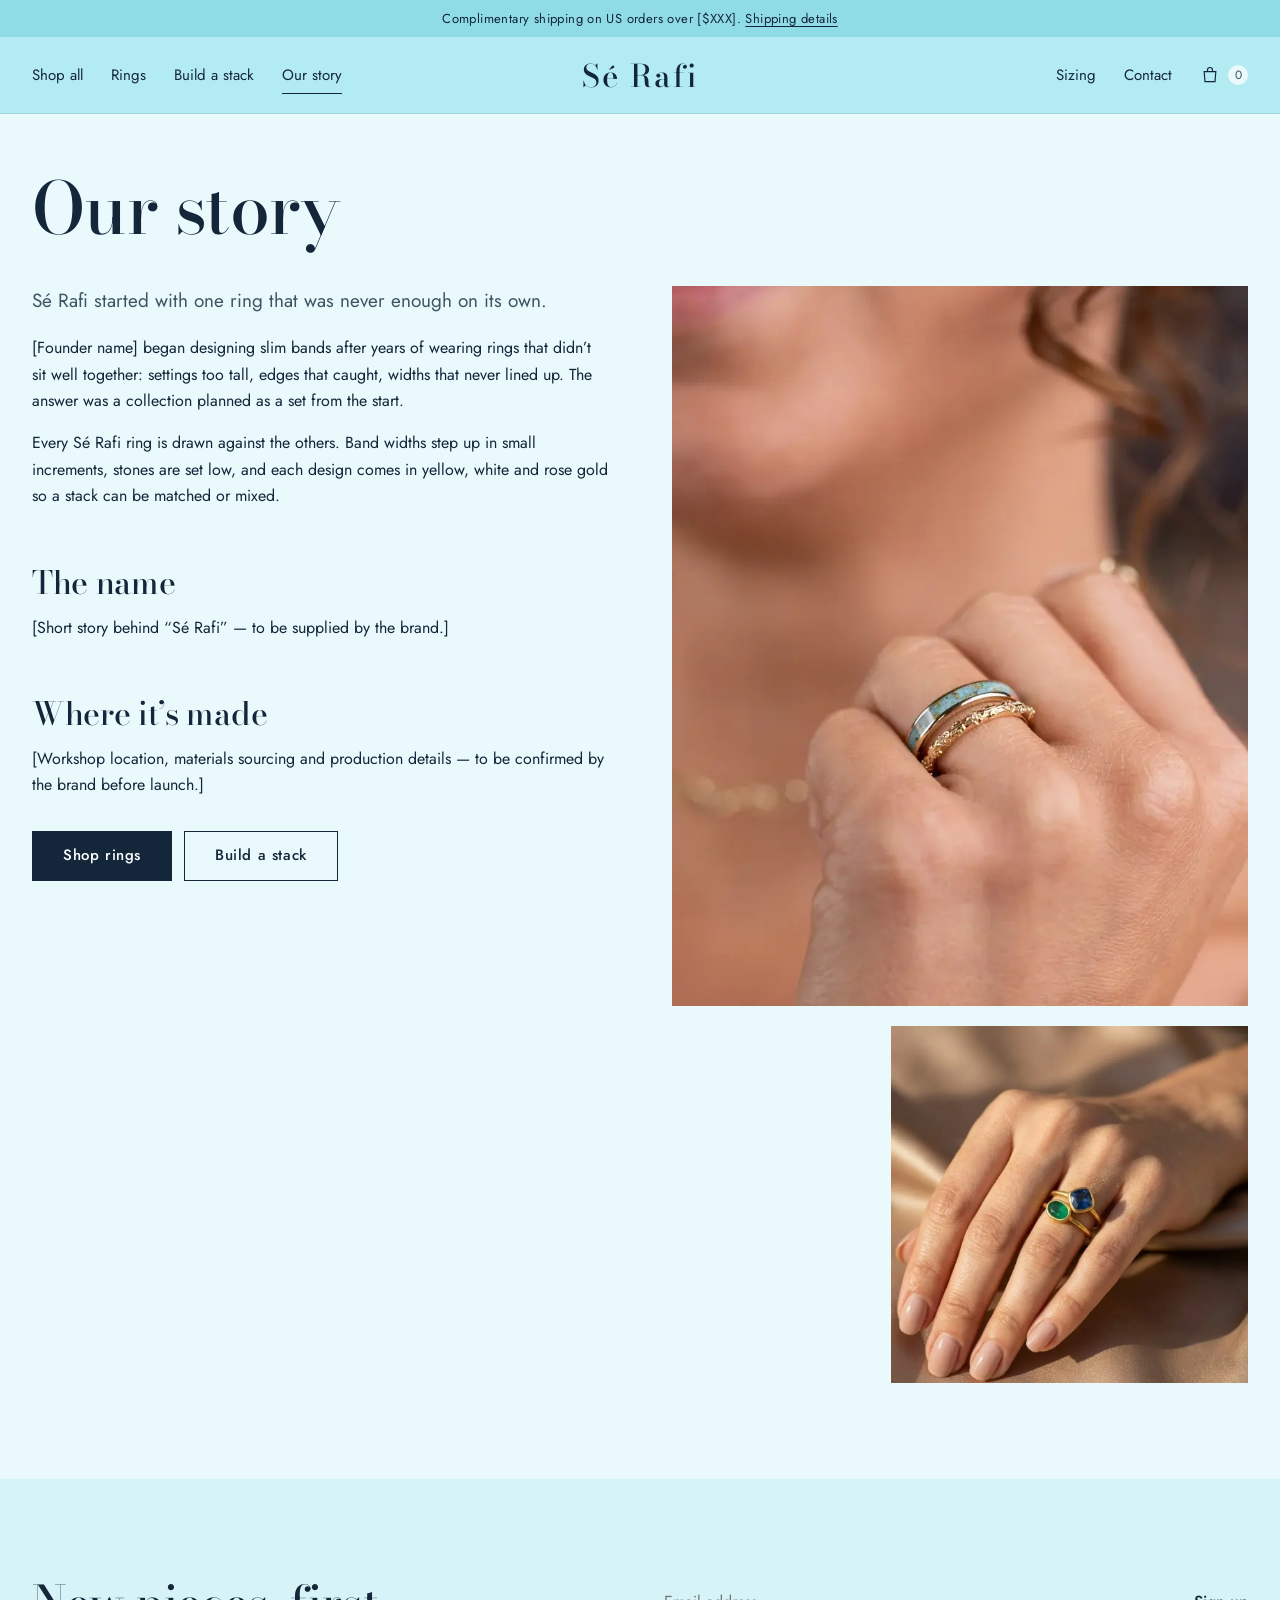
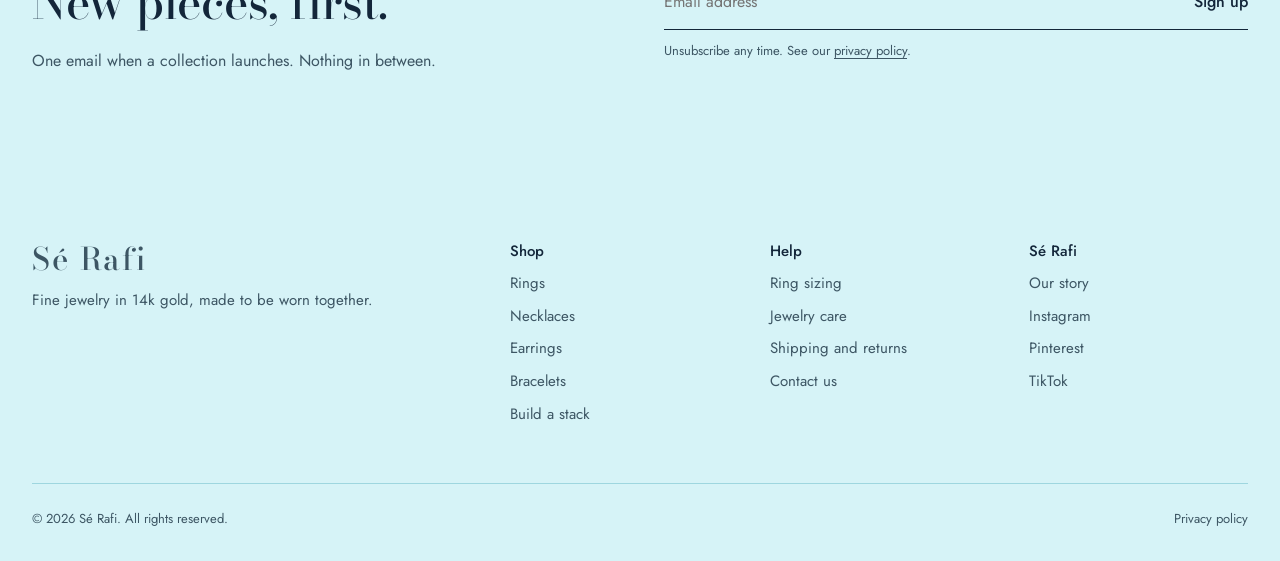
==== commit 189a87e9: "Pastel blue backgrounds and menu bar Replace white surfaces with pastel blue (#B3EBF2) panels on a p" ====
--- a/about/index.html
+++ b/about/index.html
@@ -7,7 +7,7 @@
 <meta name="description" content="Sé Rafi designs fine jewelry as a set: slim 14k gold rings with low settings, made to be stacked.">
 <meta name="robots" content="index, follow, max-image-preview:large">
 <link rel="canonical" href="https://bhaleyart.github.io/serafi/about/">
-<meta name="theme-color" content="#C7DDEE">
+<meta name="theme-color" content="#B3EBF2">
 <meta property="og:type" content="website">
 <meta property="og:site_name" content="Sé Rafi">
 <meta property="og:locale" content="en_US">
--- a/css/style.css
+++ b/css/style.css
@@ -1,15 +1,16 @@
 /* Sé Rafi — site styles */
 :root {
   --white: #FFFFFF;
-  --mist: #F0F6FA;
-  --moonstone: #E2EDF5;
-  --sky: #C7DDEE;
-  --sky-deep: #8DB7D6;
-  --line: #D2E0EB;
-  --hematite: #475869;
+  --page: #EAF9FB;
+  --mist: #D6F3F7;
+  --moonstone: #B3EBF2;
+  --sky: #B3EBF2;
+  --sky-deep: #8FDCE7;
+  --line: #9ED6DF;
+  --hematite: #3D5664;
   --ink: #13263A;
-  --accent: #2C6A98;
-  --accent-dark: #1F5279;
+  --accent: #1D6F86;
+  --accent-dark: #155668;
   --error: #A13A3A;
   --yellow: #E2BA5E;
   --white-gold: #D7DADE;
@@ -28,7 +29,7 @@
   font-size: 16px;
   line-height: 1.65;
   color: var(--ink);
-  background: var(--white);
+  background: var(--page);
 }
 img, svg { display: block; max-width: 100%; }
 a { color: inherit; text-decoration-thickness: 1px; text-underline-offset: 3px; }
@@ -73,9 +74,9 @@
 .text-link:hover { color: var(--accent); }
 
 /* Announcement + header */
-.announce { background: var(--sky); color: var(--ink); text-align: center; font-size: 13px; letter-spacing: .03em; padding: 8px 16px; }
+.announce { background: var(--sky-deep); color: var(--ink); text-align: center; font-size: 13px; letter-spacing: .03em; padding: 8px 16px; }
 .announce a { color: inherit; }
-.site-header { position: sticky; top: 0; z-index: 40; background: var(--white); border-bottom: 1px solid var(--line); }
+.site-header { position: sticky; top: 0; z-index: 40; background: var(--sky); border-bottom: 1px solid var(--line); }
 .site-header .container { display: grid; grid-template-columns: 1fr auto 1fr; align-items: center; min-height: 76px; gap: 16px; }
 .wordmark { font-family: var(--display); font-weight: 500; font-variation-settings: "opsz" 28; font-size: 31px; letter-spacing: .06em; text-decoration: none; white-space: nowrap; line-height: 1; justify-self: center; }
 .nav, .nav-right { display: flex; align-items: center; gap: 28px; font-size: 15px; }
@@ -85,7 +86,7 @@
 .bag-btn { background: none; border: 0; cursor: pointer; display: inline-flex; align-items: center; gap: 8px; font-size: 15px; }
 .bag-btn svg { width: 20px; height: 20px; }
 .bag-count { min-width: 20px; height: 20px; padding: 0 6px; border-radius: 10px; background: var(--ink); color: var(--white); font-size: 12px; line-height: 20px; text-align: center; }
-.bag-count[data-empty] { background: var(--moonstone); color: var(--hematite); }
+.bag-count[data-empty] { background: var(--page); color: var(--hematite); }
 .nav-toggle { display: none; background: none; border: 0; padding: 8px; margin-left: -8px; cursor: pointer; }
 .nav-toggle svg { width: 24px; height: 24px; }
 
@@ -97,7 +98,7 @@
 .hero-stage { background: var(--moonstone); display: grid; grid-template-rows: 1fr auto; min-height: 600px; }
 .hero-stage .stack-view { padding: 32px 32px 0; display: flex; justify-content: center; align-items: flex-end; }
 .hero-stage .stack-view svg { height: 470px; width: auto; }
-.stage-bar { display: flex; align-items: center; gap: 16px; padding: 18px 24px; background: rgba(255,255,255,.7); border-top: 1px solid var(--line); }
+.stage-bar { display: flex; align-items: center; gap: 16px; padding: 18px 24px; background: var(--mist); border-top: 1px solid var(--line); }
 .stage-bar .stage-name { font-family: var(--display); font-weight: 500; font-variation-settings: "opsz" 28; font-style: italic; font-size: 22px; }
 .stage-bar .stage-price { color: var(--hematite); }
 .stage-bar .spacer { flex: 1; }
@@ -133,19 +134,19 @@
 .card-title:hover { text-decoration: underline; }
 .card-price { color: var(--hematite); font-size: 15px; }
 .card .swatches { grid-column: 1 / -1; margin-top: 8px; position: relative; z-index: 1; }
-.badge { position: absolute; top: 12px; left: 12px; z-index: 1; font-size: 12px; letter-spacing: .03em; background: var(--white); padding: 3px 10px; }
-.badge--new { color: var(--accent); background: var(--sky); }
+.badge { position: absolute; top: 12px; left: 12px; z-index: 1; font-size: 12px; letter-spacing: .03em; background: var(--page); padding: 3px 10px; }
+.badge--new { color: var(--white); background: var(--accent); }
 
 .swatches { display: flex; gap: 8px; }
 .swatch { width: 18px; height: 18px; border-radius: 50%; border: 1px solid rgba(0,0,0,.18); padding: 0; cursor: pointer; background: var(--yellow); }
 .swatch[data-metal="white"] { background: linear-gradient(135deg, #F7F8F9, var(--white-gold)); }
 .swatch[data-metal="yellow"] { background: linear-gradient(135deg, #F7E3A9, var(--yellow)); }
 .swatch[data-metal="rose"] { background: linear-gradient(135deg, #F7D6C9, var(--rose)); }
-.swatch[aria-pressed="true"], .swatch[aria-checked="true"] { box-shadow: 0 0 0 2px var(--white), 0 0 0 3px var(--ink); }
+.swatch[aria-pressed="true"], .swatch[aria-checked="true"] { box-shadow: 0 0 0 2px var(--page), 0 0 0 3px var(--ink); }
 
 /* Ready-made stacks */
 .stacks { display: grid; grid-template-columns: repeat(3, 1fr); gap: 20px; }
-.stack-card { background: var(--white); display: flex; flex-direction: column; }
+.stack-card { background: var(--page); display: flex; flex-direction: column; }
 .stack-card .stack-view { background: var(--moonstone); height: 360px; padding-top: 20px; display: flex; justify-content: center; align-items: flex-end; overflow: hidden; }
 .stack-card .stack-view svg { height: 340px; width: auto; }
 .stack-card .body { padding: 22px 24px 26px; display: flex; flex-direction: column; gap: 4px; flex: 1; }
@@ -199,7 +200,7 @@
 .tab:hover { border-bottom-color: var(--hematite); }
 .filters .spacer { flex: 1; }
 .filter-metal { display: flex; align-items: center; gap: 10px; font-size: 14px; color: var(--hematite); }
-.select { appearance: none; border: 1px solid var(--line); background: var(--white) url("data:image/svg+xml,%3Csvg xmlns='http://www.w3.org/2000/svg' viewBox='0 0 12 8'%3E%3Cpath d='M1 1l5 5 5-5' fill='none' stroke='%23000' stroke-width='1.3'/%3E%3C/svg%3E") no-repeat right 12px center / 10px; padding: 9px 36px 9px 12px; font-size: 14px; cursor: pointer; border-radius: 0; }
+.select { appearance: none; border: 1px solid var(--line); background: var(--page) url("data:image/svg+xml,%3Csvg xmlns='http://www.w3.org/2000/svg' viewBox='0 0 12 8'%3E%3Cpath d='M1 1l5 5 5-5' fill='none' stroke='%23000' stroke-width='1.3'/%3E%3C/svg%3E") no-repeat right 12px center / 10px; padding: 9px 36px 9px 12px; font-size: 14px; cursor: pointer; border-radius: 0; }
 .result-count { font-size: 14px; color: var(--hematite); }
 .empty { padding: 64px 0; text-align: center; color: var(--hematite); }
 
@@ -220,7 +221,7 @@
 .option legend .aside { margin-left: auto; font-size: 14px; }
 .option .swatches .swatch { width: 30px; height: 30px; }
 .size-grid { display: grid; grid-template-columns: repeat(6, 1fr); gap: 6px; }
-.size-btn { min-height: 44px; border: 1px solid var(--line); background: var(--white); cursor: pointer; font-size: 14px; }
+.size-btn { min-height: 44px; border: 1px solid var(--line); background: var(--page); cursor: pointer; font-size: 14px; }
 .size-btn:hover { border-color: var(--ink); }
 .size-btn[aria-checked="true"] { background: var(--ink); color: var(--white); border-color: var(--ink); }
 .size-btn[data-soldout] { color: #A3A7AD; text-decoration: line-through; }
@@ -245,7 +246,7 @@
 .builder-stage .stage-bar { flex-wrap: wrap; }
 .builder-empty { align-self: center; margin: auto; text-align: center; color: var(--hematite); max-width: 18em; }
 .presets { display: flex; flex-wrap: wrap; gap: 8px; margin-bottom: 32px; }
-.chip { border: 1px solid var(--line); background: var(--white); padding: 8px 16px; cursor: pointer; font-size: 14px; border-radius: 999px; }
+.chip { border: 1px solid var(--line); background: var(--page); padding: 8px 16px; cursor: pointer; font-size: 14px; border-radius: 999px; }
 .chip:hover { border-color: var(--ink); }
 .my-stack { list-style: none; margin: 0 0 32px; padding: 0; border-top: 1px solid var(--line); }
 .my-stack li { display: grid; grid-template-columns: 56px 1fr auto auto; gap: 16px; align-items: center; padding: 12px 0; border-bottom: 1px solid var(--line); }
@@ -253,12 +254,12 @@
 .my-stack .name { font-size: 15px; }
 .my-stack .name small { display: block; color: var(--hematite); font-size: 13px; }
 .row-tools { display: flex; gap: 4px; }
-.row-tools button { width: 32px; height: 32px; border: 1px solid var(--line); background: var(--white); cursor: pointer; display: grid; place-items: center; }
+.row-tools button { width: 32px; height: 32px; border: 1px solid var(--line); background: var(--page); cursor: pointer; display: grid; place-items: center; }
 .row-tools button:hover:not([disabled]) { border-color: var(--ink); }
 .row-tools button[disabled] { opacity: .35; cursor: default; }
 .row-tools svg { width: 14px; height: 14px; }
 .picker { display: grid; grid-template-columns: repeat(3, 1fr); gap: 16px; }
-.pick { border: 1px solid var(--line); background: var(--white); padding: 0 0 12px; cursor: pointer; text-align: left; display: flex; flex-direction: column; }
+.pick { border: 1px solid var(--line); background: var(--page); padding: 0 0 12px; cursor: pointer; text-align: left; display: flex; flex-direction: column; }
 .pick:hover { border-color: var(--ink); }
 .pick img { width: 100%; aspect-ratio: 1; background: var(--moonstone); }
 .pick span { padding: 10px 12px 0; font-size: 14px; display: flex; justify-content: space-between; gap: 8px; }
@@ -283,13 +284,13 @@
 /* Forms */
 .form { display: grid; gap: 18px; max-width: 560px; }
 .field label { display: block; font-size: 14px; margin-bottom: 6px; }
-.field input, .field select, .field textarea { width: 100%; border: 1px solid var(--line); background: var(--white); padding: 12px 14px; border-radius: 0; font-size: 16px; }
+.field input, .field select, .field textarea { width: 100%; border: 1px solid var(--line); background: var(--page); padding: 12px 14px; border-radius: 0; font-size: 16px; }
 .field input:focus, .field select:focus, .field textarea:focus { outline: none; border-color: var(--ink); }
 .field textarea { min-height: 140px; resize: vertical; }
 
 /* Bag drawer */
 .drawer-scrim { position: fixed; inset: 0; background: rgba(19, 38, 58, .38); opacity: 0; pointer-events: none; transition: opacity .25s; z-index: 60; }
-.drawer { position: fixed; top: 0; right: 0; height: 100%; width: min(440px, 100%); background: var(--white); z-index: 61; transform: translateX(100%); transition: transform .3s cubic-bezier(.2,.8,.3,1); display: flex; flex-direction: column; visibility: hidden; }
+.drawer { position: fixed; top: 0; right: 0; height: 100%; width: min(440px, 100%); background: var(--page); z-index: 61; transform: translateX(100%); transition: transform .3s cubic-bezier(.2,.8,.3,1); display: flex; flex-direction: column; visibility: hidden; }
 body.bag-open .drawer { transform: none; visibility: visible; }
 body.bag-open .drawer-scrim { opacity: 1; pointer-events: auto; }
 .drawer-head { display: flex; align-items: center; justify-content: space-between; padding: 22px 24px; border-bottom: 1px solid var(--line); }
@@ -331,7 +332,7 @@
   .site-header .container { grid-template-columns: auto 1fr auto; min-height: 64px; }
   .wordmark { font-size: 26px; }
   .nav-toggle { display: inline-flex; }
-  .nav { display: none; position: absolute; top: 100%; left: 0; right: 0; background: var(--white); border-bottom: 1px solid var(--line); flex-direction: column; align-items: stretch; gap: 0; padding: 8px 32px 20px; }
+  .nav { display: none; position: absolute; top: 100%; left: 0; right: 0; background: var(--sky); border-bottom: 1px solid var(--line); flex-direction: column; align-items: stretch; gap: 0; padding: 8px 32px 20px; }
   .nav.open { display: flex; }
   .nav a { padding: 12px 0; border-bottom: 1px solid var(--line); }
   .nav-right .hide-sm { display: none; }
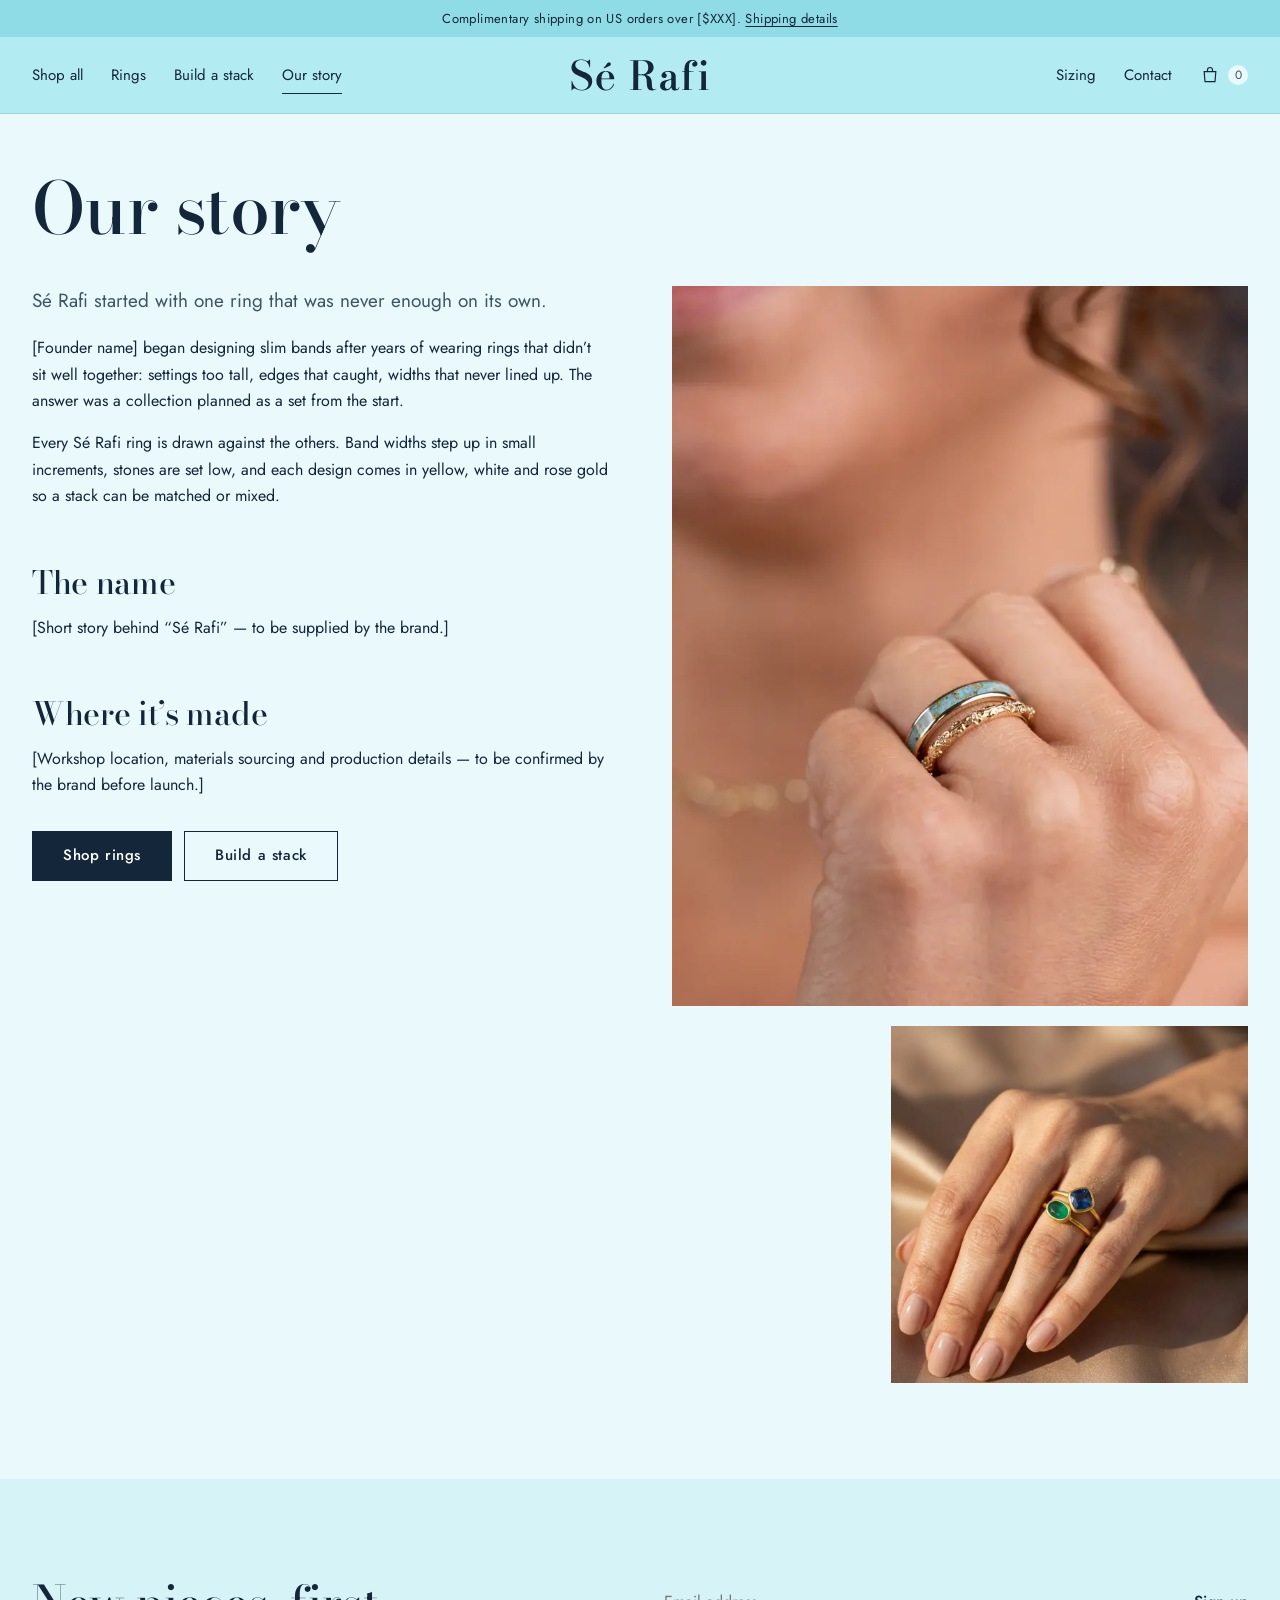
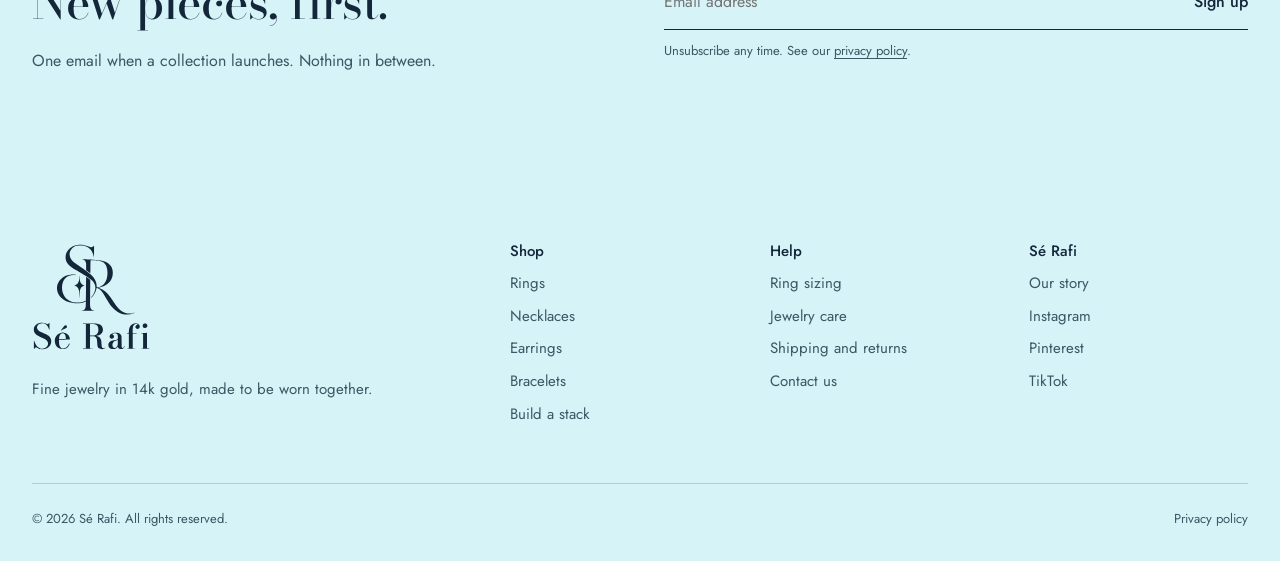
==== commit 8849af21: "Add Sé Rafi logos Trace the supplied wordmark, monogram and lockup to SVG and use them in the header" ====
--- a/about/index.html
+++ b/about/index.html
@@ -96,7 +96,7 @@
         <a href="../contact/" class="only-sm">Contact</a>
       </nav>
     </div>
-    <a class="wordmark" href="../" aria-label="Sé Rafi home">Sé Rafi</a>
+    <a class="wordmark" href="../" aria-label="Sé Rafi home"><img src="../assets/logo-wordmark.svg" alt="Sé Rafi" width="160" height="39"></a>
     <div class="nav-right">
       <a class="hide-sm" href="../care/#sizing">Sizing</a>
       <a class="hide-sm" href="../contact/">Contact</a>
@@ -150,7 +150,7 @@
   <div class="container">
     <div class="footer-grid">
       <div>
-        <a class="wordmark" href="../">Sé Rafi</a>
+        <a class="footer-logo" href="../"><img src="../assets/logo-lockup.svg" alt="Sé Rafi" width="120" height="108" loading="lazy"></a>
         <p class="muted" style="max-width:24em">Fine jewelry in 14k gold, made to be worn together.</p>
       </div>
       <div>
--- a/css/style.css
+++ b/css/style.css
@@ -78,7 +78,10 @@
 .announce a { color: inherit; }
 .site-header { position: sticky; top: 0; z-index: 40; background: var(--sky); border-bottom: 1px solid var(--line); }
 .site-header .container { display: grid; grid-template-columns: 1fr auto 1fr; align-items: center; min-height: 76px; gap: 16px; }
-.wordmark { font-family: var(--display); font-weight: 500; font-variation-settings: "opsz" 28; font-size: 31px; letter-spacing: .06em; text-decoration: none; white-space: nowrap; line-height: 1; justify-self: center; }
+.wordmark { display: block; justify-self: center; line-height: 0; }
+.wordmark img { height: 34px; width: auto; }
+.footer-logo { display: inline-block; margin-bottom: 18px; }
+.footer-logo img { height: 108px; width: auto; }
 .nav, .nav-right { display: flex; align-items: center; gap: 28px; font-size: 15px; }
 .nav-right { justify-content: flex-end; }
 .nav a, .nav-right a, .bag-btn { text-decoration: none; padding: 6px 0; border-bottom: 1px solid transparent; }
@@ -178,7 +181,6 @@
 /* Footer */
 .site-footer { background: var(--mist); padding: 72px 0 32px; margin-top: 0; font-size: 15px; }
 .footer-grid { display: grid; grid-template-columns: 2fr 1fr 1fr 1fr; gap: 40px; }
-.site-footer .wordmark { display: inline-block; margin-bottom: 14px; }
 .site-footer h3 { font-family: var(--body); font-size: 15px; font-weight: 500; margin: 0 0 12px; letter-spacing: 0; }
 .site-footer ul { list-style: none; margin: 0; padding: 0; display: grid; gap: 8px; }
 .site-footer a { text-decoration: none; color: var(--hematite); }
@@ -330,7 +332,7 @@
 }
 @media (max-width: 860px) {
   .site-header .container { grid-template-columns: auto 1fr auto; min-height: 64px; }
-  .wordmark { font-size: 26px; }
+  .wordmark img { height: 26px; }
   .nav-toggle { display: inline-flex; }
   .nav { display: none; position: absolute; top: 100%; left: 0; right: 0; background: var(--sky); border-bottom: 1px solid var(--line); flex-direction: column; align-items: stretch; gap: 0; padding: 8px 32px 20px; }
   .nav.open { display: flex; }
